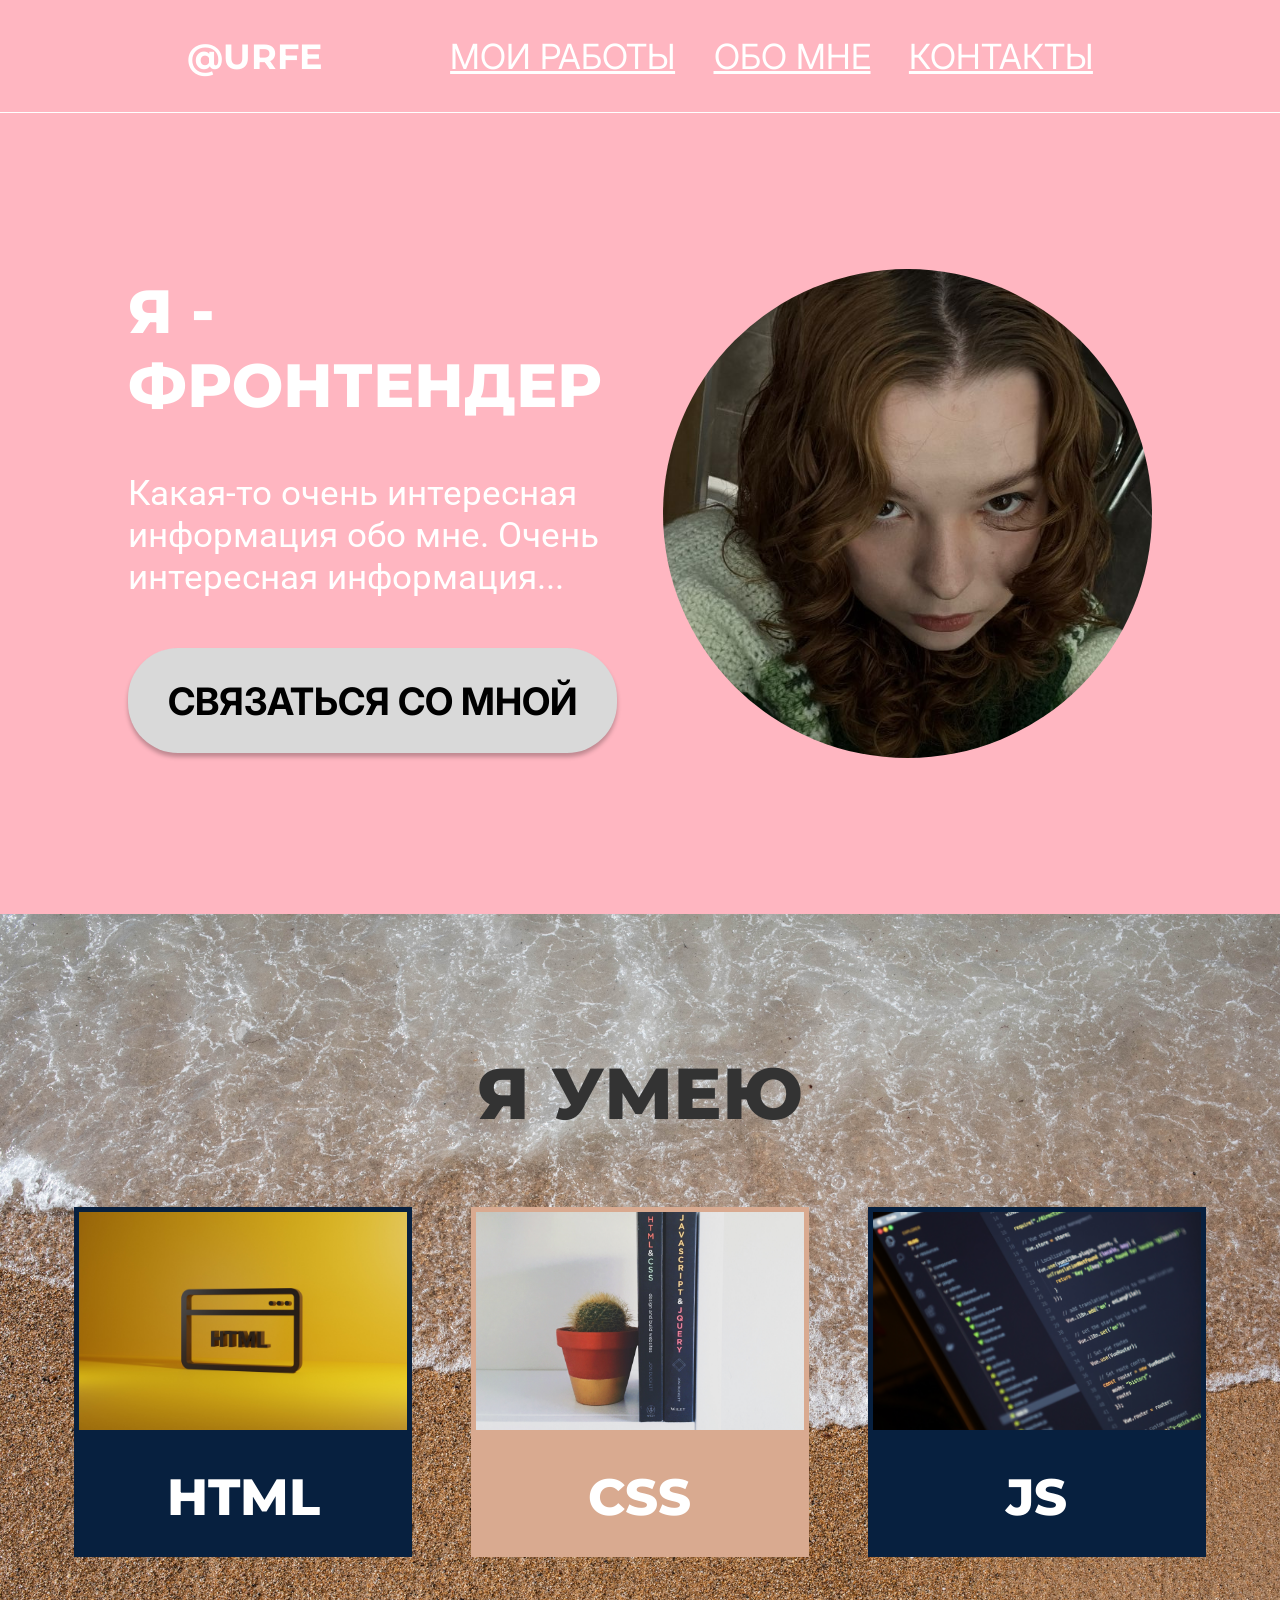
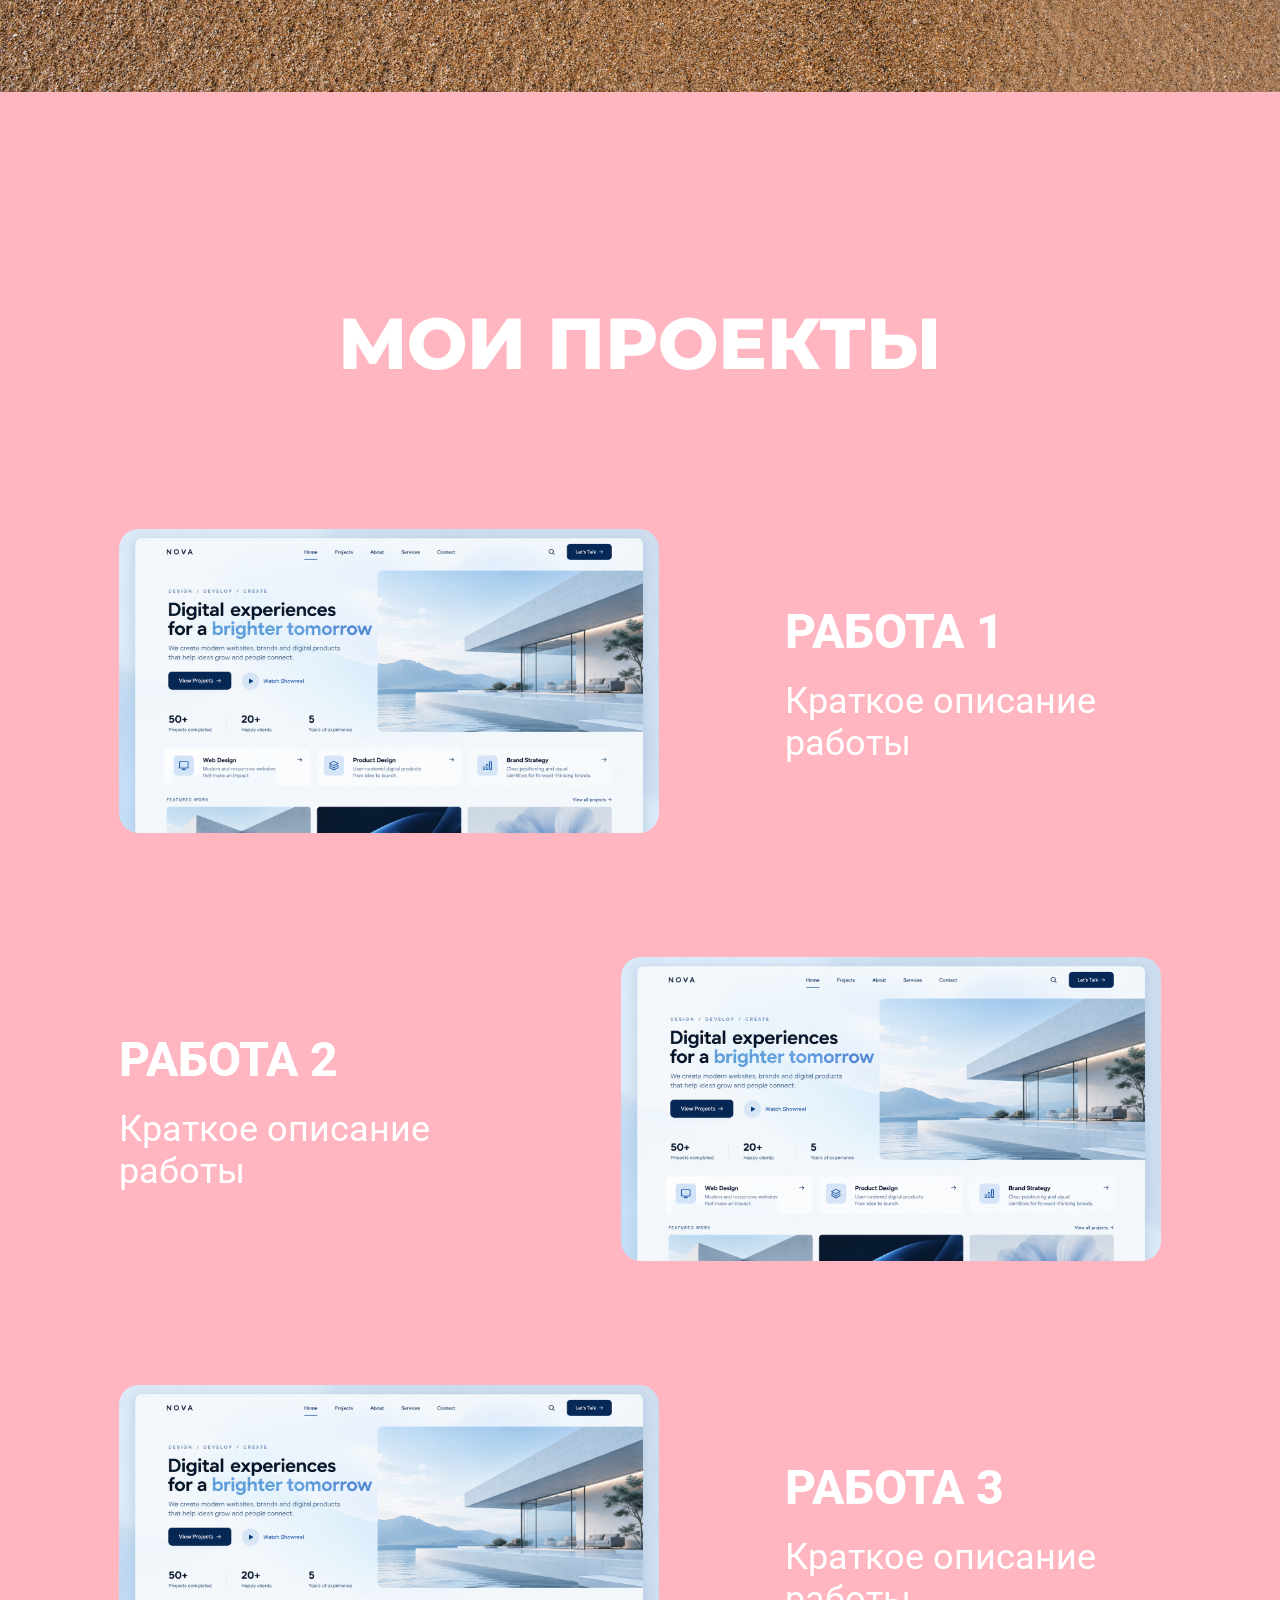
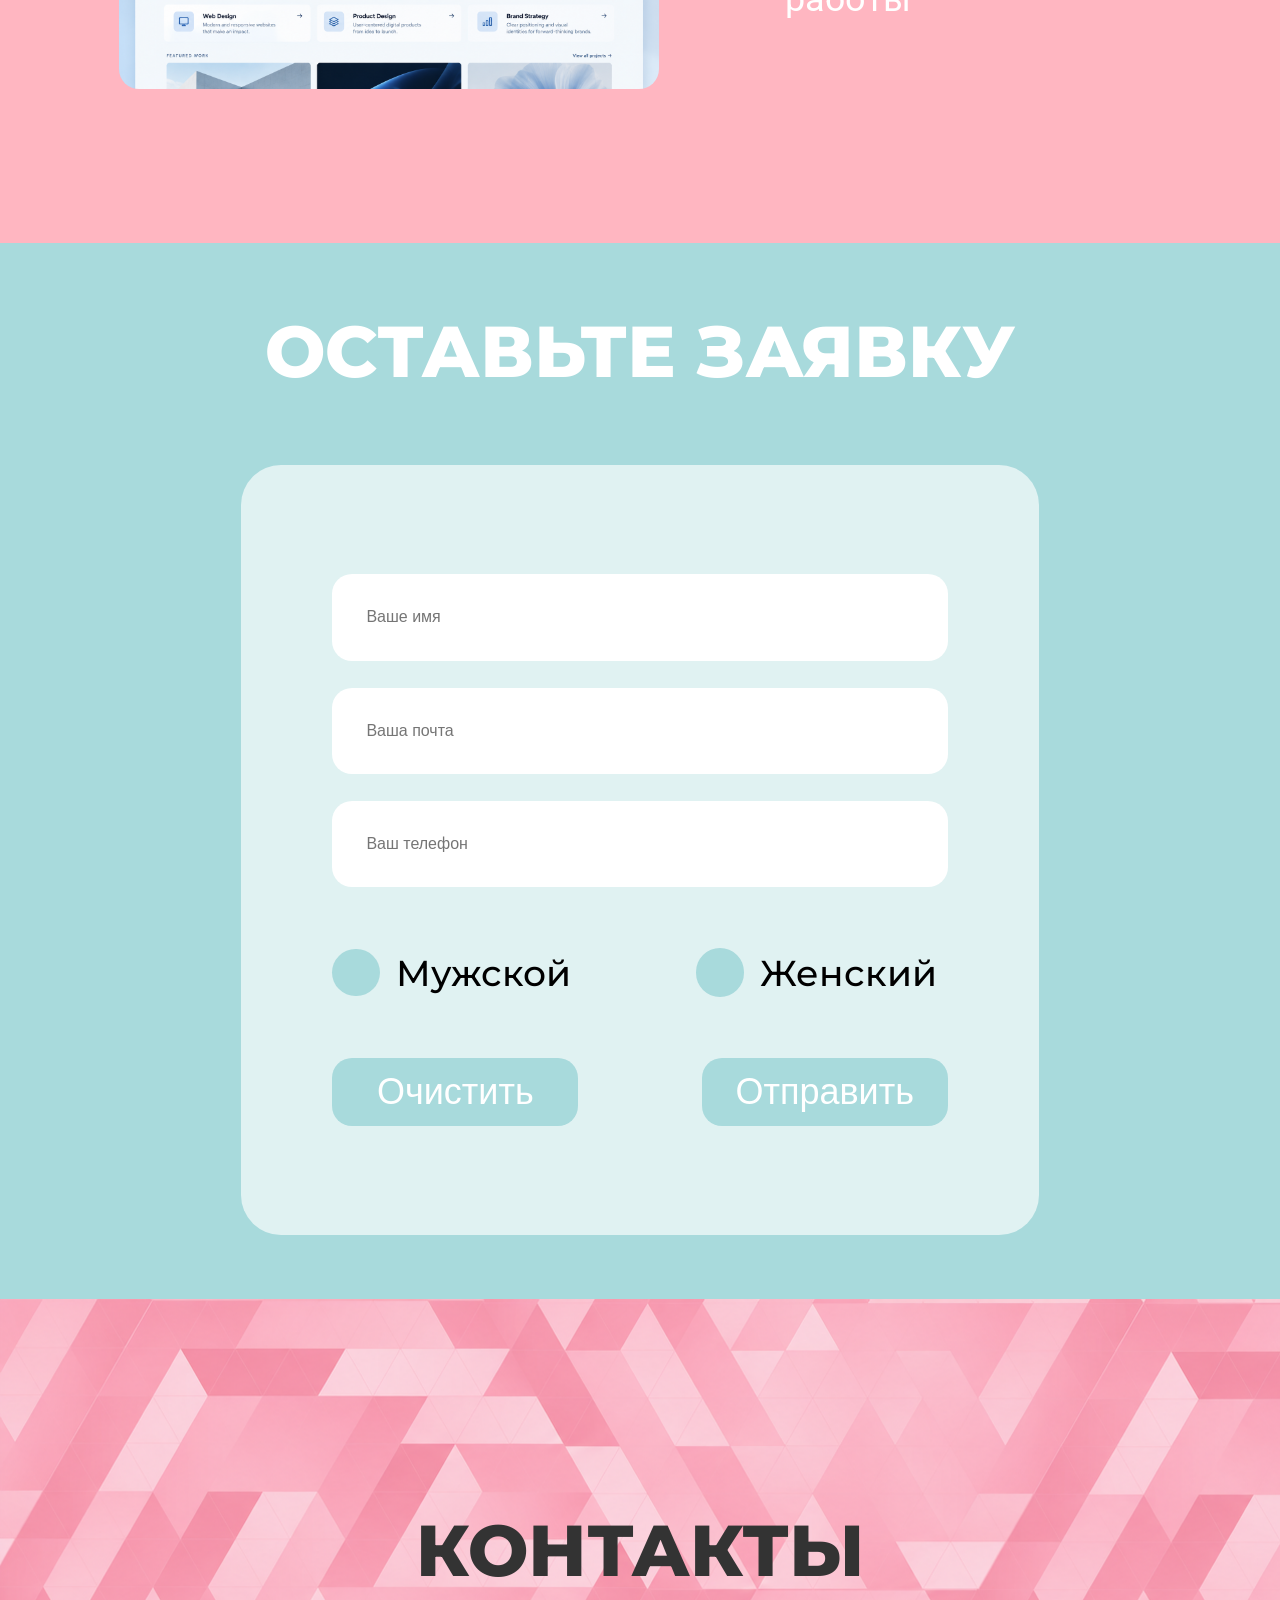
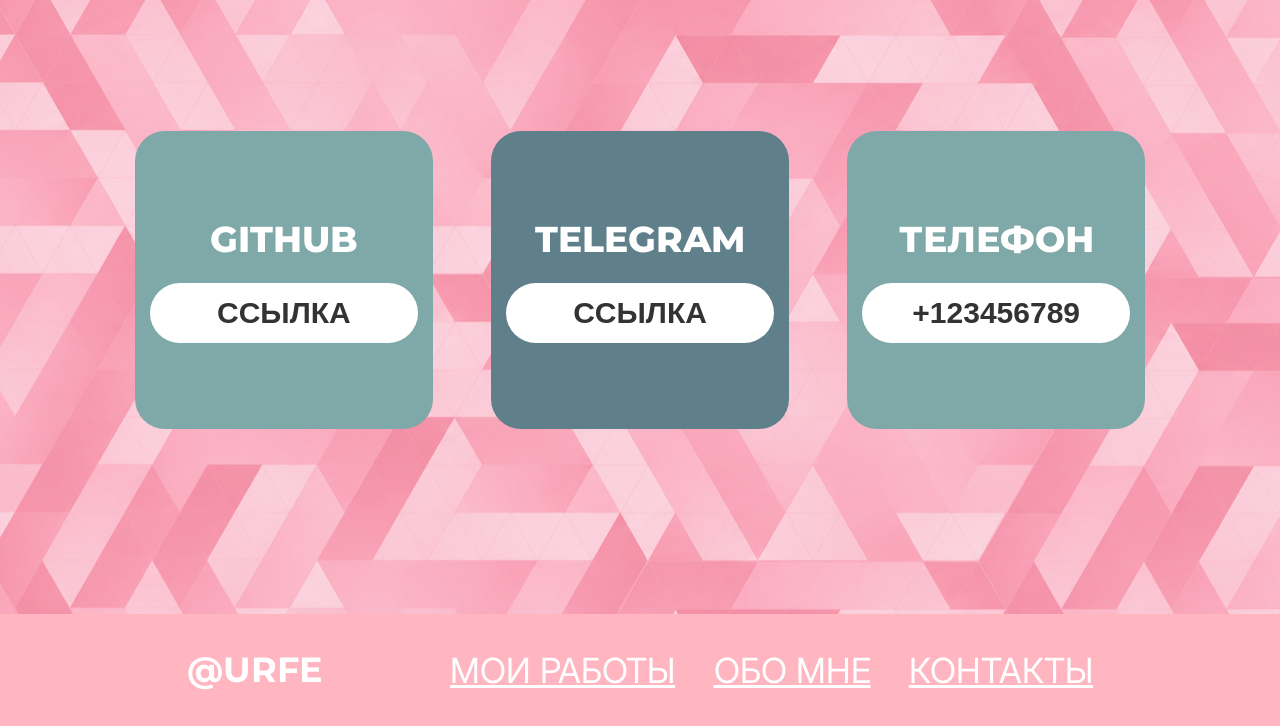
==== index.html @ 6b6d77ad "Add files via upload" ====
<!DOCTYPE html>
<html lang="en">
    <link rel="stylesheet" type="text/css" href="./main.css">
    
    <link rel="preconnect" href="https://fonts.googleapis.com">
    <link rel="preconnect" href="https://fonts.gstatic.com" crossorigin>
    <link href="https://fonts.googleapis.com/css2?family=Cinzel:wght@400..900&family=Inter:ital,opsz,wght@0,14..32,100..900;1,14..32,100..900&family=Montserrat:ital,wght@0,100..900;1,100..900&family=Roboto:ital,wght@0,100..900;1,100..900&family=Sora:wght@100..800&family=Source+Sans+3:ital,wght@0,200..900;1,200..900&family=Source+Serif+4:ital,opsz,wght@0,8..60,200..900;1,8..60,200..900&family=Vollkorn:ital,wght@0,400..900;1,400..900&display=swap" rel="stylesheet">
  
    <link rel="preconnect" href="https://fonts.googleapis.com">
    <link rel="preconnect" href="https://fonts.gstatic.com" crossorigin>
    <link href="https://fonts.googleapis.com/css2?family=Cinzel:wght@400..900&family=Inter:ital,opsz,wght@0,14..32,100..900;1,14..32,100..900&family=Montserrat:ital,wght@0,100..900;1,100..900&family=Roboto:ital,wght@0,100..900;1,100..900&family=Sora:wght@100..800&family=Source+Sans+3:ital,wght@0,200..900;1,200..900&family=Source+Serif+4:ital,opsz,wght@0,8..60,200..900;1,8..60,200..900&family=Vollkorn:ital,wght@0,400..900;1,400..900&display=swap" rel="stylesheet">

    <link rel="preconnect" href="https://fonts.googleapis.com">
    <link rel="preconnect" href="https://fonts.gstatic.com" crossorigin>
    <link href="https://fonts.googleapis.com/css2?family=Cinzel:wght@400..900&family=Inter:ital,opsz,wght@0,14..32,100..900;1,14..32,100..900&family=Montserrat:ital,wght@0,100..900;1,100..900&family=Sora:wght@100..800&family=Source+Sans+3:ital,wght@0,200..900;1,200..900&family=Source+Serif+4:ital,opsz,wght@0,8..60,200..900;1,8..60,200..900&family=Vollkorn:ital,wght@0,400..900;1,400..900&display=swap" rel="stylesheet">
<head>
    <meta charset="UTF-8">
    <meta http-equiv="X-UA-Compatible" content="IE=edge">
    <meta name="viewport" content="width=device-width, initial-scale=1.0">
    <title>Document</title>
</head>
<body>
    <div class="wrapper-body"></div>
        <header class="wrapper border-bottom">
            <div class="header">
                <div class="nickname">
                    <p class="username">@URFE</p>
                </div>
                <nav class="nav">
                    <a href="" class="links">МОИ РАБОТЫ</a>
                    <a href="" class="links">ОБО МНЕ</a>
                    <a href="" class="links">КОНТАКТЫ</a>
                </nav>
            </div>
        </header>

        <main class="wrapper">
            <div class="main">
                <div class="information">
                    <div class="title-container">
                        <h1 class="title">Я - ФРОНТЕНДЕР</h1>
                    </div>
                    <p class="someInfo">Какая-то очень интересная информация обо мне. Очень интересная информация...</p>
                    <button class="contact">СВЯЗАТЬСЯ СО МНОЙ</button>
                </div>
                
                <div class="img-container">
                    <img class="img" src="./photo_2026-08-16_20-21-43.jpg">
                </div>
            </div>
        </main>

        <section class="wrapper-i-can">
            <div class="i-can">
                <img class="background-img" src="./background.jpg">
                    <div class="content-i-can">
                        <span class="i-can-title">Я УМЕЮ</span>
                        <div class="imgs">
                            <div class="photo-container">
                                <img src="./html.jpg" alt="" class="img-i-can html">
                                <div class="block-html block">
                                    <p class="span-i-can">HTML</p>
                                </div>
                                
                            </div>
                            <div class="photo-container">
                                <img src="./css.jpg" alt="" class="img-i-can css">
                                <div class="block-css block">
                                    <p class="span-i-can">CSS</p>
                                </div>
                                
                            </div>
                            <div class="photo-container">
                                <img src="./js.jpg" alt="" class="img-i-can js">
                                <div class="block-js block">
                                    <p class="span-i-can">JS</p>
                                </div>
                                
                            </div>
                        </div>   
                    </div>
            </div>
        
        </section>

        <class class="wrapper">
            <section class="works">
                <p class="title-works">МОИ ПРОЕКТЫ</p>
                <div class="gallery-of-works">
                    <div class="work">
                        <div class="img-work-container">
                            <img src="./works.png" alt="" class="img-work">
                        </div>
                        <div class="info-about-work">
                            <p class="title-of-work">РАБОТА 1</p>
                            <p class="description-work">Краткое описание работы</p>
                        </div>
                    </div>

                    <div class="work">
                        <div class="img-work-container">
                            <img src="./works.png" alt="" class="img-work">
                        </div>
                    
                        <div class="info-about-work">
                            <p class="title-of-work">РАБОТА 2</p>
                            <p class="description-work">Краткое описание работы</p>
                        </div>
                    </div>

                    <div class="work">
                        <div class="img-work-container">
                            <img src="./works.png" alt="" class="img-work">
                        </div>
                        <div class="info-about-work">
                            <p class="title-of-work">РАБОТА 3</p>
                            <p class="description-work">Краткое описание работы</p>
                        </div>
                    </div>    
                </div>
                
            </section>
        </class>

        <section class="wrapper-request">
            <form class="request">
                <p class="title-request">ОСТАВЬТЕ ЗАЯВКУ</p>
                <div class="form-request">
                    <div class="request-data">
                        <input type="text" placeholder="Ваше имя" class="name input">
                        <input type="email" placeholder="Ваша почта" class="email input">
                        <input type="text" placeholder="Ваш телефон" class="number input">
                        <div class="gender">
                            <div class="man-container">
                                <input type="radio" id="man-dot" name="gender" value="man">
                                <label for="man-dot">Мужской</label>
                            </div>

                            <div class="woman-container">
                                <input type="radio" id="woman-dot" name="gender" value="woman">
                                <label for="woman-dot">Женский</label>
                            </div>
                        </div>
                    <div class="buttons-request">
                        <button class="clear button-request">Очистить</button>
                        <button class="send-request button-request">Отправить</button>
                    </div>
                </div>
            </form>

        </section>

        <section class="wrapper-my-links">
            <div class="my-links">
                <p class="title-my-links">КОНТАКТЫ</p>
                <div class="container-my-links">
                    <div class="block-my-links">
                        <p class="title-block-my-links">GITHUB</p>
                        <button class="button-link">ССЫЛКА</button>
                    </div>
                    <div class="block-my-links">
                        <p class="title-block-my-links">TELEGRAM</p>
                        <button class="button-link">ССЫЛКА</button>
                    </div>
                    <div class="block-my-links">
                        <p class="title-block-my-links">ТЕЛЕФОН</p>
                        <button class="button-link">+123456789</button>
                    </div>
                </div>
            </div>
        </section>
    </div>
    
    <footer class="wrapper border-bottom">
        <div class="footer">
            <div class="nickname">
                <p class="username">@URFE</p>
            </div>
            <nav class="nav">
                <a href="" class="links">МОИ РАБОТЫ</a>
                <a href="" class="links">ОБО МНЕ</a>
                <a href="" class="links">КОНТАКТЫ</a>
            </nav>
        </div>
    </footer>
</body>
</html>
---- main.css ----
*, *::before, *::after {
    box-sizing: border-box;
}

html {
  scroll-behavior: smooth;
}

body {
    font-family: "Montserrat", sans-serif;
    font-optical-sizing: auto;
    font-weight: 400;
    font-style: normal;

    height: fit-content;
    margin: 0;
    padding: 0;
    width: 100%;
}

.border-bottom {
    border-bottom: 1px solid white;
}

.header {
    box-sizing: border-box;
    
    height: fit-content;
    max-width: 1440px;

    display: flex;
    justify-content: space-around;
    align-items: center;
    gap: clamp(12px, 10vw, 135px);
    background-color: #FFB6C1;
}


.username {
    color: white;
    font-size: calc(24px + 12 * (100vw / 1440));
    font-weight: 700;
}

.nav {
    display: flex;
    justify-content: center;
    align-items: center;
    gap: clamp(12px, 3vw, 40px);

    flex-wrap: wrap;

    font-family: "Inter", sans-serif;;
    
    box-sizing: border-box;
}

.links {
    white-space: nowrap;

    color: white;
    font-size: calc(24px + 12 * (100vw / 1440));
}

.wrapper {
    background-color: #FFB6C1;
    width: 100%;

    display: flex;
    justify-content: center;
}

.main {
    max-width: 1440px;
    width: 100%;

    height: auto;
    min-height: 801px;
    display: flex;
    justify-content: center;
    align-items: center;
    gap: 46px;
    padding: 40px 20px;

    padding-left: clamp(40px, 10vw, 135px);
    padding-right: clamp(40px, 10vw, 135px);
}



.information {
    width: 100%;
    max-width: 605px;
    min-width: 0;
    margin: 0;
    display: flex;
    flex-direction: column;
    align-items: center;
    gap: 50px;
    color: white;

}

.title-container {
    display: flex;
    flex-wrap: nowrap;
}

.title {
    font-size: calc(40px + 24 * (100vw / 1440));
    font-weight: 800;
    margin: 0;

}

.someInfo {
    font-family: "Roboto", sans-serif;
    font-size: calc(30px + 6 * (100vw / 1440));
    font-weight: 400px;
    width: 100%;
    max-width: 605px;
    margin: 0;
}


.contact {
    background: #D9D9D9;
    border: none;
    box-shadow: 0px 4px 4px rgba(0, 0, 0, 0.25);
    border-radius: 50px;

    width: 100%;
    height: auto;
    padding: clamp(16px, 2.3vw, 33px) 20px;

    font-size: calc(20px + 20 * (100vw / 1440));
    font-family: "Inter", sans-serif;
    font-weight: 700;

    cursor: pointer;

    transition: 0.3s ease; 
}

.img-container {
    width: 100%;
    max-width: 516px;
    min-width: 300px;
}
.img {
    display: block;
    width: 100%;
    height: auto;
    border-radius: 50%;
}

.contact:hover {
    background: #BFBFBF;
    transition: 0.3s;
}

.i-can {
    max-height: 796px;
    height: 100%;
    width: 100%;
}

.content-i-can {
    width: 100%;
    height: 100%;

    padding-bottom: clamp(50px, 15vh, 150px) ;
    display: flex;
    flex-direction: column;
    align-items: center;
    gap: 70px;
    
}

.background-img {
    width: 100%;
    height: 100%;
    object-fit: cover;

    position: absolute;

    z-index: -2;
}

.i-can-title {
    font-family: "Montserrat", sans-serif;
    color: #333333;
    font-size: 72px;
    font-weight: 800;

    padding-top: 135px;
}

.imgs {
    display: flex;
    justify-content: center;
    gap: 58.5px;
    flex-wrap: wrap;

    width: 100%;
    max-width: 1167px;

}

.photo-container {
    width: clamp(100px, 29%, calc((100% - 117px) / 3));
    padding-top: calc((100% - 117px) / 3);
    
    position: relative;
    display: flex;
    flex-direction: column;
}

.img-i-can {
    height: 65%;
    width: 100%;

    object-fit: cover;
    position: absolute;
    top: 0;
    left: 0;
    
}

.js, .html {
    border: 5px solid #07203F;
}

.css {
    border: 5px solid #D9AA90;
}

.block {
    width: 100%;
    height: 35%;

    position: absolute;
    display: flex;
    justify-content: center;
    align-items: center;

    top: 65%;
}

.block-html {
    background-color: #07203F;
    border: 5px solid #07203F;
}

.block-css {
    background-color: #D9AA90;
    border: 5px solid #D9AA90;
}

.block-js {
   background-color: #07203F; 
   border: 5px solid #07203F;
}



.span-i-can {
    font-family: "Montserrat", sans-serif;
    font-size: calc(30px + 24 * (100vw / 1440));
    font-weight: 800;

    width: 100%;
    text-align: center;

    margin: 0;
    color: #FFFFFF;

}

.works {
    height: fit-content;
    max-width: 1440px;
    width: 100%;

    display: flex;
    flex-direction: column;
    justify-content: center;
    align-items: center;
    gap: 70px;

    background-color: #FFB6C1;
}   

.title-works {
    font-family: "Montserrat", sans-serif;
    font-size: 72px;
    font-weight: 800;

    color: #FFFFFF;

    padding-top: 135px;
}

.gallery-of-works {
    display: flex;
    flex-direction: column;
    justify-content: center;
    align-items: center;
    gap: 120px;

    width: 100%;
    max-width: 1118px;

    padding-bottom: 150px;

    padding-left: clamp(20px, 3vw, 165px);
    padding-right: clamp(20px, 3vw, 165px);

}

.work {
    display: flex;
    flex-direction: row;

    gap: 126px;

    width: 100%;

    height: 100%;
    max-height: 366px;

}

.work:nth-child(odd) {
    flex-direction: row;
}

.work:nth-child(even) {
    flex-direction: row-reverse;
}

.info-about-work {
    display: flex;
    flex-direction: column;
    justify-content: center;
    gap: 20px;

    font-family: "Roboto", sans-serif;

    color: #FFFFFF;

}

.title-of-work {
    font-size: 48px;
    font-weight: 800;
    margin: 0;
}

.description-work {
    font-size: 36px;
    font-weight: 400;
    margin: 0;
}

.img-work-container {
    width: 100%;
    max-width: 540px;
    height: 100%;
    max-height: 366px;
}

.img-work {
    object-fit: cover;
    width: 100%;
    height: 100%;

    border-radius: 20px;
}

.wrapper-request {
    display: flex;
    align-items: center;
    justify-content: center;

    background-color: #A8DADC;
    width: 100%;
}

.request {
    background-color: #A8DADC;

    max-width: 1140px;
    width: 100%;
    height: fit-content;

    display: flex;
    flex-direction: column;
    justify-content: center;
    align-items: center;
    gap: clamp(30px, 10vh, 70px);

    padding: 5% 0;
}

.title-request {
    font-weight: 800;
    font-size: 72px;
    color: #FFFFFF;

    margin: 0;
    text-align: center;

}

.form-request {
    background-color:rgba(255, 255, 255, 0.65);
    padding: 0 5% 0 5%;
    width: 70%;
    height: 770px;

    border-radius: 40px;
    display: flex;
    flex-direction: column;
    justify-content: center;
    align-items: center;

    gap: clamp(20px, 5vh, 60px);

    font-weight: 500;

}

.request-data {
    display: flex;
    flex-direction: column;
    align-items: center;
    justify-content: center;

    gap: clamp(10px, 3vh, 30px);
    width: 100%;
    height: 50%;
}

.input {
    border: none;
    background-color: #FFFFFF;
    color: #333333;

    width: 90%;
    height: 30%;
    padding: 5%;
    border-radius: 20px;

    font-size: 16px;
    color: #333333;
}

.gender {
   display: flex;
   align-items: center;
   gap: 28%; 
   width: 90%;
   height: fit-content;
   padding-top: 5%;
}

input[type="radio"] {
    appearance: none;
    aspect-ratio: 1 / 1;
    width: 25%;
    margin: 0;
    flex-shrink: 0;
    border-radius: 50%;
    background-color: #A8DADC;
    cursor: pointer;
}

input[type="radio"]:checked {
    background-color: #777;
    border: 4px solid #A8DADC;
}

input[type="radio"]:focus-visible {
    outline: 2px solid #777;
    outline-offset: 3px;
}

.man-container,
.woman-container {
    display: flex;
    align-items: center;
    gap: 16px;
}

.gender label {
    font-size: 36px;
    cursor: pointer;
    
}

.buttons-request {
    padding-top: 5%;
    display: flex;
    justify-content: space-between;
    width: 90%;
    height: fit-content;
}

.button-request {
    border: none;
    height: 68px;
    width: 40%;

    font-size: 36px;
    border-radius: 20px;

    background-color: #A8DADC;
    transition: 0.2s;
    color: #FFFFFF;
}

.button-request:hover {
    background-color: #679ea0;
    cursor: pointer;
}

.my-links {
    background-image: url(mylinksimg.png);
    
    display: flex;
    flex-direction: column;
    align-items: center;
}

.title-my-links {
    font-size: 72px;
    font-weight: 800;

    color: #333333;
    padding: 135px 0 65px 0;
}

.container-my-links {
    display: flex;
    justify-content: space-around;
    margin: 0;
    padding: 0 135px 185px 135px;
    gap: 58.5px;
    width: 100%;
}

.block-my-links {
    width: 100%;
    aspect-ratio: 1 / 1;
    color: #FFFFFF;

    display: flex;
    flex-direction: column;
    align-items: center;
    justify-content: center;
    gap: 22px;
    
    border-radius: 30px;

}

.one-colored-container {
    background-color: #679ea0;
}

.block-my-links:nth-child(odd) {
    background-color: #7FA9A8;
}

.block-my-links:nth-child(even) {
    background-color: #5F7F8A;
}

.title-block-my-links {
    font-size: 36px;
    font-weight: 800;

    margin: 0;
    padding: 0;
}

.button-link {
    border: none;
    background-color: #FFFFFF;
    color: #333333;
    width: 90%;
    height: 20%;

    font-size: 30px;
    font-weight: 800;
    margin: 0;
    padding: 0;

    border-radius: 30px;
}

.footer {
    box-sizing: border-box;
    
    height: fit-content;
    max-width: 1440px;

    display: flex;
    justify-content: space-around;
    align-items: center;
    gap: clamp(12px, 10vw, 135px);
    background-color: #FFB6C1;
}

header {
    position: sticky;
    z-index: 1000;
    top: 0;
}

.wrapper-body {
    display: flex;
    position: relative; 
}
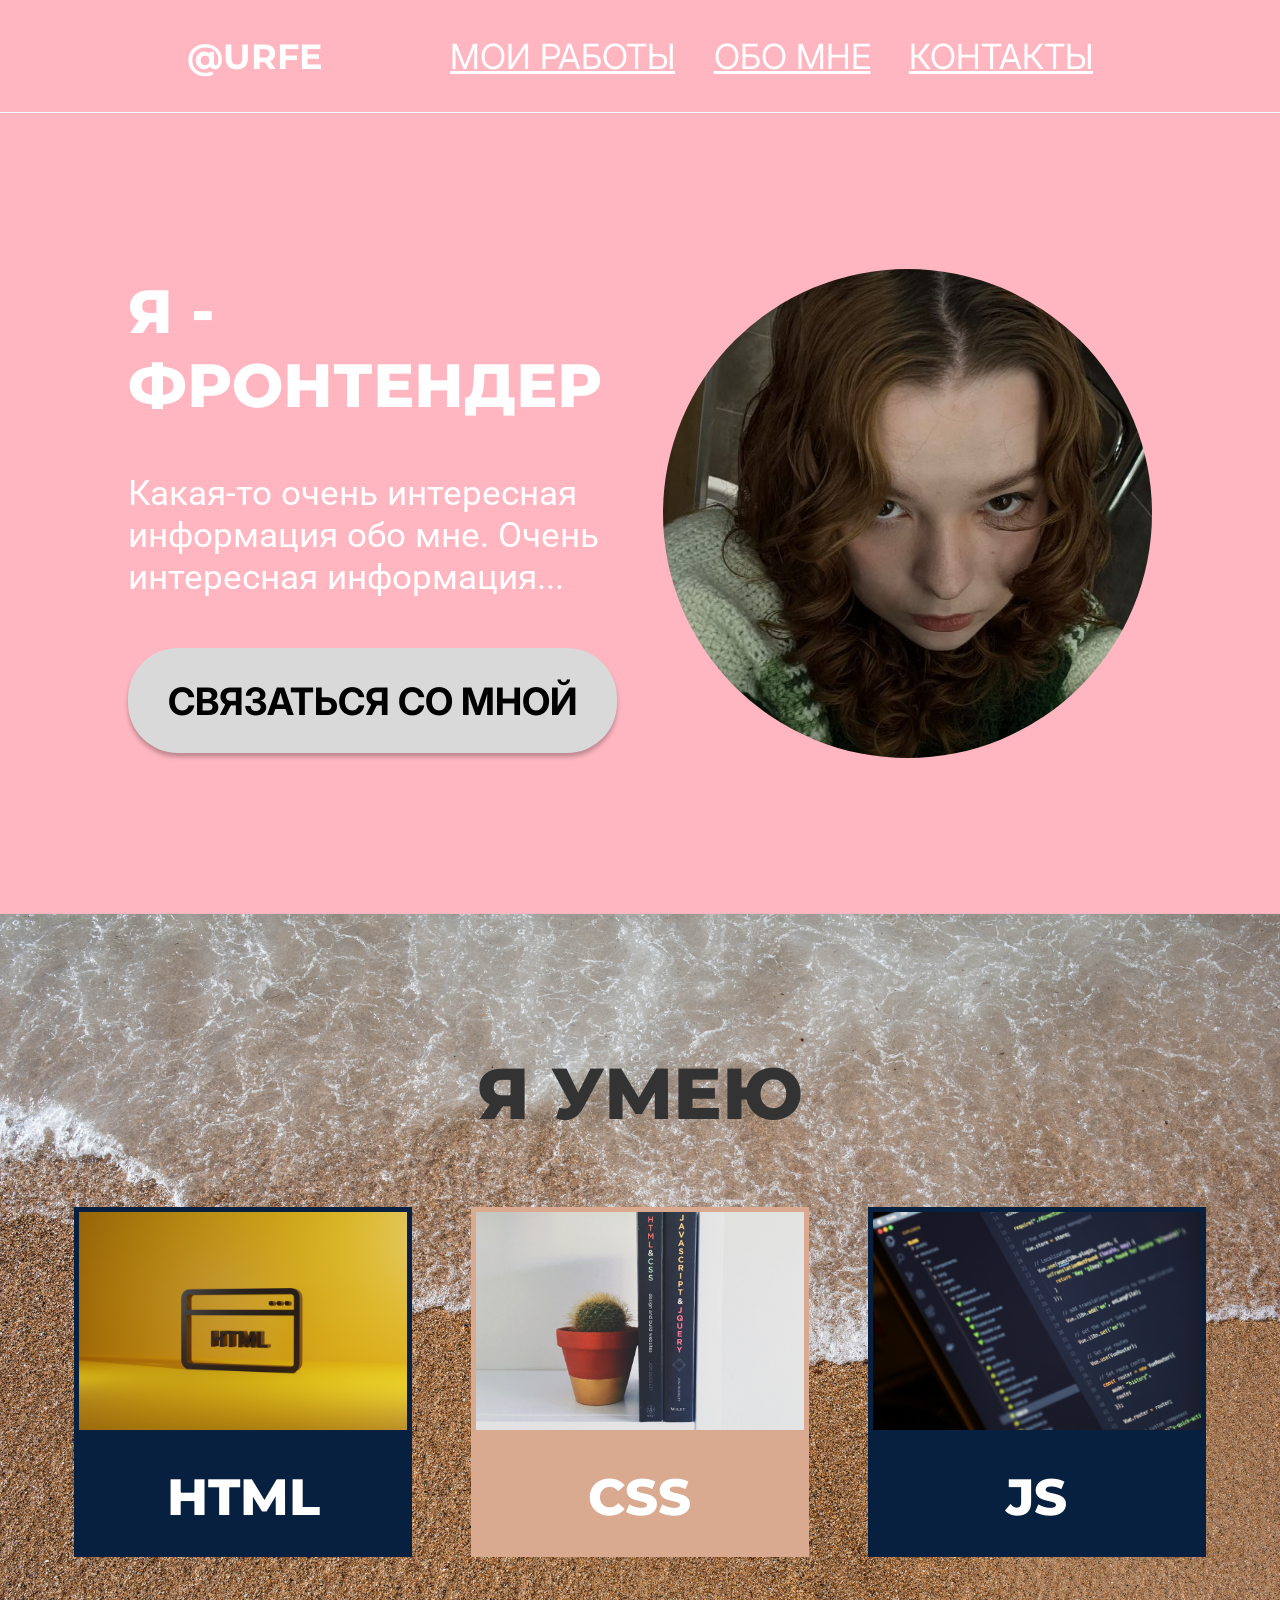
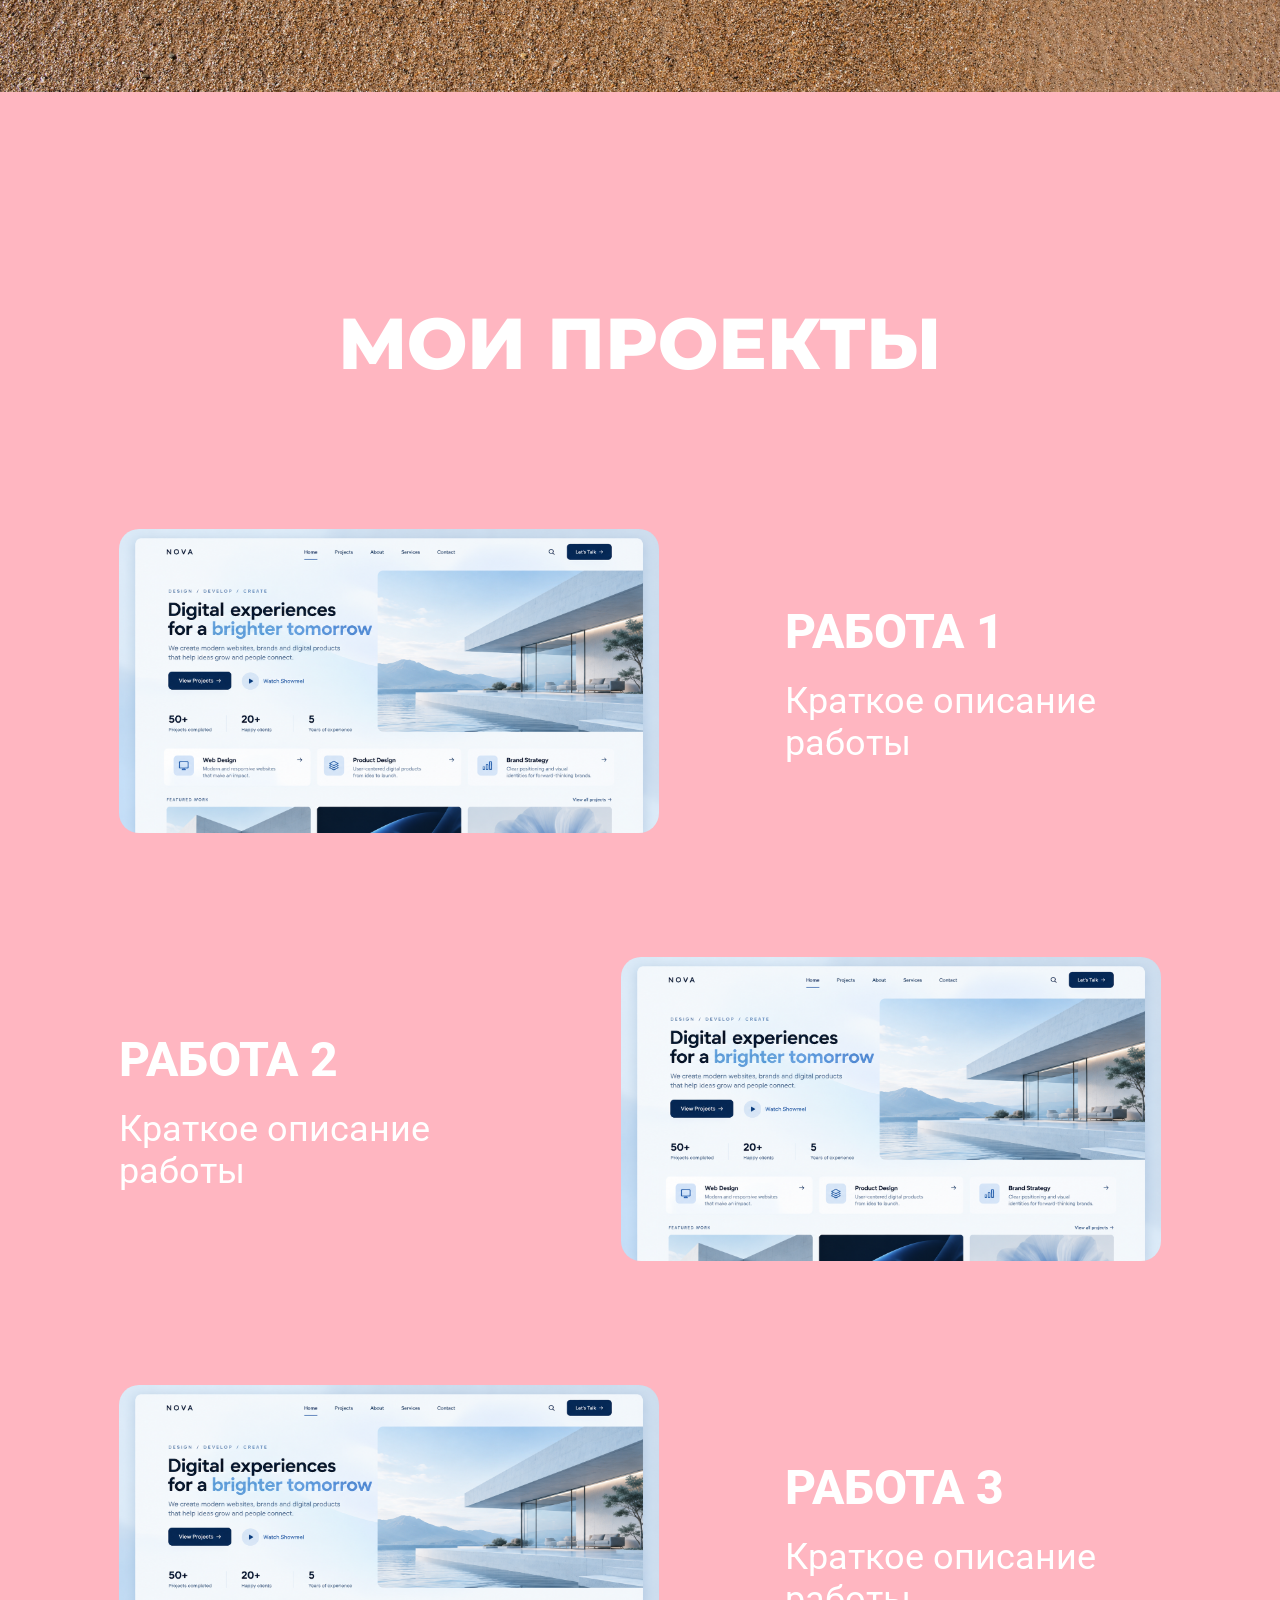
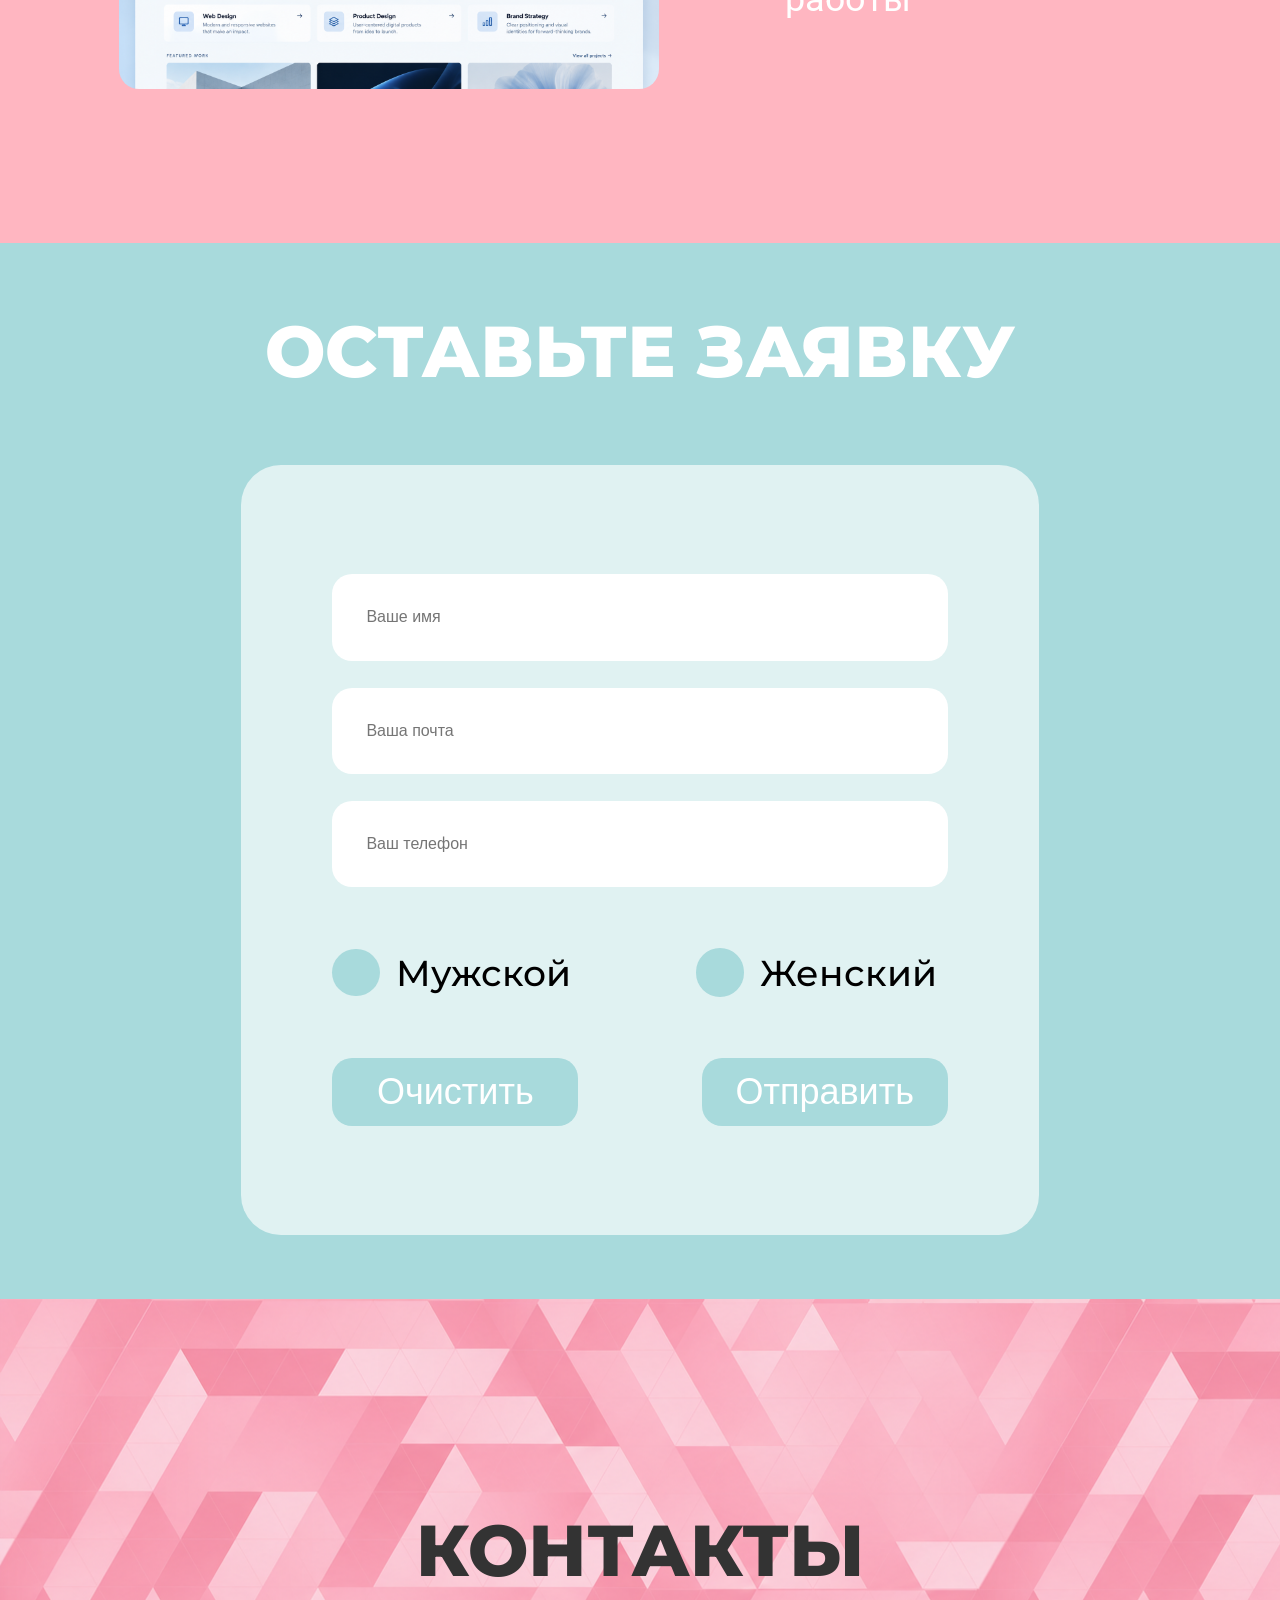
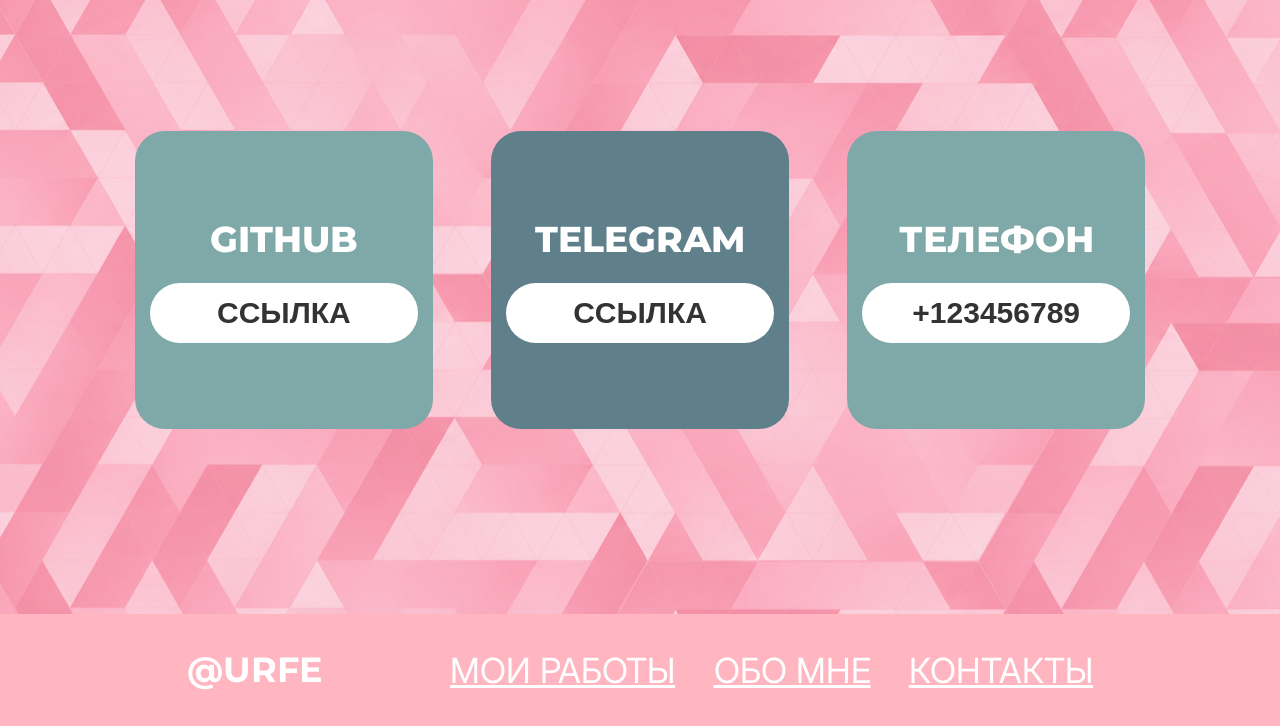
==== commit 8411c2d8: "добавлена мобильная версия" ====
--- a/index.html
+++ b/index.html
@@ -26,6 +26,14 @@
                 <div class="nickname">
                     <p class="username">@URFE</p>
                 </div>
+
+                    <input type="checkbox" id="burger-toggle" class="burger-toggle">
+                    <label for="burger-toggle" class="burger-btn">
+                        <span></span>
+                    </label>
+                
+
+
                 <nav class="nav">
                     <a href="" class="links">МОИ РАБОТЫ</a>
                     <a href="" class="links">ОБО МНЕ</a>
--- a/main.css
+++ b/main.css
@@ -42,6 +42,11 @@
     font-weight: 700;
 }
 
+.burger-toggle, 
+.burger-btn {
+    display: none;
+}
+
 .nav {
     display: flex;
     justify-content: center;
@@ -160,6 +165,7 @@
 }
 
 .i-can {
+    position: relative;
     max-height: 796px;
     height: 100%;
     width: 100%;
@@ -167,7 +173,7 @@
 
 .content-i-can {
     width: 100%;
-    height: 100%;
+    height: fit-content;
 
     padding-bottom: clamp(50px, 15vh, 150px) ;
     display: flex;
@@ -277,7 +283,7 @@
 
 }
 
-.works {
+    .works {
     height: fit-content;
     max-width: 1440px;
     width: 100%;
@@ -622,4 +628,666 @@
 .wrapper-body {
     display: flex;
     position: relative; 
-}+}
+
+@media (max-width: 798px) {
+
+
+    .wrapper-border-bottom {
+        max-width: 798px;
+        width: 100vw;
+    }
+
+    .header {
+        width: 100%;
+        justify-content: space-between;
+        padding: 0 20px;
+    }
+
+
+    .username {
+        color: white;
+        font-size: 24px;
+        font-weight: 700;
+    }
+
+    .nav {
+        position: fixed;
+        top: -100vh;
+        left: 0;
+        right: 0;
+
+        width: 100%;
+
+        display: flex;
+        flex-direction: column;
+        align-items: center;
+        justify-content: center;
+        gap: 25px;
+
+        padding: 30px 20px;
+        background-color: #FFB6C1;
+
+        z-index: -1;
+        transition: top 0.5s ease;
+       
+        border-bottom: 1px solid #FFFFFF;
+    }
+
+    .burger-toggle {
+        display: none;
+    }
+
+    .burger-btn {
+        position: relative;
+        display: block;
+        width: 30px;
+        height: 25px;
+        overflow: hidden;
+        cursor: pointer;
+
+        z-index: 10;
+       
+    }
+
+    .burger-btn::after, .burger-btn::before {
+        position: absolute;
+        width: 100%;
+        height: 3px;
+        background-color: #FFFFFF;
+
+        transition: .3s;
+    }
+
+    .burger-btn span {
+        position: absolute;
+        width: 100%;
+        height: 3.5px;
+        background-color: #FFFFFF;
+
+        transition: .3s;
+    }
+
+    .burger-btn::before {
+        content: '';
+        top: 0;
+     }
+
+    .burger-btn::after {
+        content: '';
+        bottom: 0;
+    }
+
+    .burger-btn span {
+        top: 11px;
+    }
+    
+    .burger-toggle:checked ~ .burger-btn::after {
+        transform: rotate(45deg);
+        bottom: 10px;
+    }
+
+     .burger-toggle:checked ~ .burger-btn::before {
+        transform: rotate(-45deg);
+        top: 12px;
+    }
+
+     .burger-toggle:checked ~ .burger-btn span {
+        transform: rotate(-45deg);
+        top: 12px;
+    }
+
+    .header:has(.burger-toggle:checked) .nav {
+        top: 70px;
+    }   
+
+    .links {
+        width: 100%;
+        max-width: 798px;
+        font-size: 24px;
+
+    }
+
+    .wrapper {
+        background-color: #FFB6C1;
+        width: 100%;
+
+        display: flex;
+        justify-content: center;
+    }
+
+    .main {
+        max-width: 798px;
+        width: 100%;
+
+        height: auto;
+        min-height: 0;
+        display: flex;
+        justify-content: center;
+        align-items: center;
+        flex-direction: column-reverse;
+        gap: 20px;
+        padding: 24px;
+    }
+
+
+
+    .information {
+        width: 100%;
+        max-width: 605px;
+        min-width: 0;
+        margin: 0;
+        display: flex;
+        flex-direction: column;
+        align-items: center;
+        justify-content: center;
+        gap: 0;
+        color: white;
+        padding: 0;
+    }
+
+    .title-container {
+        display: flex;
+        flex-wrap: nowrap;
+    }
+
+    .title {
+        font-size: 36px;
+        font-weight: 800;
+        margin: 0;
+        padding: 0;
+
+    }
+
+    .someInfo {
+        font-family: "Roboto", sans-serif;
+        font-size: 24px;
+        font-weight: 400px;
+        width: 100%;
+        margin: 0;
+        padding-top: 20px;
+    }
+
+
+    .contact {
+        background: #D9D9D9;
+        border: none;
+        box-shadow: 0px 4px 4px rgba(0, 0, 0, 0.25);
+        border-radius: 50px;
+
+        width: 100%;
+        height: auto;
+        padding: clamp(16px, 2.3vw, 33px) 20px;
+        margin: 70px 0;
+
+        font-size: calc(20px + 20 * (100vw / 1440));
+        font-family: "Inter", sans-serif;
+        font-weight: 700;
+
+        cursor: pointer;
+
+        transition: 0.3s ease; 
+    }
+
+    .img-container {
+        min-width: 230px;
+    }
+
+    .i-can {
+        max-height: none;
+        height: fit-content;
+        width: 100%;
+        max-width: 798px;
+    }
+
+    .content-i-can {
+        width: 100%;
+        height: fit-content;
+
+        padding: 50px 0;
+        gap: 0px;
+    }
+
+    .background-img {
+        width: 100%;
+        height: 100%;
+        object-fit: cover;
+
+        position: absolute;
+
+        z-index: -2;
+    }
+
+    .i-can-title {
+        display: none;
+    }
+
+    .imgs {
+        flex-direction: column;
+        align-items: center;
+
+        gap: 20px;
+        flex-wrap: wrap;
+
+        width: 100%;
+        max-width: none;
+
+    }
+
+    .photo-container {
+        width: 90%;
+        aspect-ratio: 1 / 1; 
+        
+        position: relative;
+        display: flex;
+        flex-direction: column;
+    }
+
+    .img-i-can {
+        height: 65%;
+        width: 100%;
+
+        object-fit: cover;
+        position: absolute;
+        top: 0;
+        left: 0;
+        
+    }
+
+    .js, .html {
+        border: 5px solid #07203F;
+    }
+
+    .css {
+        border: 5px solid #D9AA90;
+    }
+
+    .block {
+        width: 100%;
+        height: 35%;
+
+        position: absolute;
+        display: flex;
+        justify-content: center;
+        align-items: center;
+
+        top: 65%;
+    }
+
+    .block-html {
+        background-color: #07203F;
+        border: 5px solid #07203F;
+    }
+
+    .block-css {
+        background-color: #D9AA90;
+        border: 5px solid #D9AA90;
+    }
+
+    .block-js {
+    background-color: #07203F; 
+    border: 5px solid #07203F;
+    }
+
+
+
+    .span-i-can {
+        font-family: "Montserrat", sans-serif;
+        font-size: 64px;
+        font-weight: 800;
+
+        width: 100%;
+        text-align: center;
+
+        margin: 0;
+        color: #FFFFFF;
+
+    }
+
+    .works {
+        max-width: 798px;
+        width: 100%;
+        gap: 40px;
+    }   
+
+    .title-works {
+        font-size: 32px;
+        padding-top: 50px;
+        margin: 0;
+    }
+
+    .gallery-of-works {
+        gap: 100px;
+
+        width: 100%;
+
+        padding-bottom: 115px;
+        padding: 0;
+        margin: 0;
+    }
+
+    .work {
+        display: flex;
+        flex-direction: column;
+        
+        width: 100%;
+
+        gap: 15px;
+
+        height: 100%;
+        max-height: 469px;
+
+        margin: 0;
+        padding: 0;
+
+    }
+    .work:nth-child(even) .info-about-work {
+        display: flex;
+        flex-direction: column;
+        align-items: flex-end;
+    }
+
+     .work:nth-child(odd) .info-about-work {
+        display: flex;
+        flex-direction: column;
+    }
+
+    .work:nth-child(odd) {
+        flex-direction: column-reverse;
+    }
+
+    .work:nth-child(even) {
+        flex-direction: column-reverse;
+    }
+
+
+    .info-about-work {
+        gap: 10px;
+        padding: 0 20px;
+    }
+
+    .title-of-work {
+        font-size: 24px;
+    }
+
+    .description-work {
+        font-size: 20px;
+    }
+
+    .img-work-container {
+        width: 100%;
+        max-width: 798px;
+        height: 100%;
+        max-height: 390px;
+        padding: 0;
+        margin: 0;
+    }
+
+    .img-work {
+        display: block;
+        border-radius: 0;
+        height: 100%;
+        max-height: 390px;
+    }
+
+    .wrapper-request {
+        display: flex;
+        align-items: center;
+        justify-content: center;
+
+        background-color: #A8DADC;
+        width: 100%;
+    }
+
+    .request {
+        background-color: #A8DADC;
+
+        max-width: 798px;
+        width: 100%;
+        height: fit-content;
+
+        display: flex;
+        flex-direction: column;
+        justify-content: center;
+        align-items: center;
+        gap: 40px;
+
+        padding: 0 0 115px 0;
+    }
+
+    .title-request {
+        font-weight: 800;
+        font-size: 32px;
+        color: #FFFFFF;
+
+        padding-top: 50px;
+        width: 235px;
+        margin: 0;
+        text-align: center;
+
+    }
+
+    .form-request {
+        background-color:rgba(255, 255, 255, 0.65);
+        padding: 67px 5% 30px 5%;
+        width: 70%;
+        height: fit-content;
+
+        border-radius: 40px;
+        display: flex;
+        flex-direction: column;
+        justify-content: center;
+        align-items: center;
+
+        gap: 27px;
+
+        font-weight: 500;
+
+    }
+
+    .request-data {
+        display: flex;
+        flex-direction: column;
+        align-items: center;
+        justify-content: center;
+
+        gap: 47px;
+        width: 100%;
+        height: 50%;
+        padding: 0;
+    }
+
+    .input {
+        border: none;
+        background-color: #FFFFFF;
+        color: #333333;
+
+        width: 90%;
+        height: 30%;
+        padding: 5%;
+        border-radius: 20px;
+
+        font-size: 16px;
+        color: #333333;
+    }
+
+    .gender {
+        display: flex;
+        align-items: space-around;
+        flex-direction: column;
+        gap: 28px; 
+        width: 90%;
+        height: fit-content;
+        padding-top: 0;
+    }
+    
+
+    input[type="radio"] {
+        appearance: none;
+        aspect-ratio: 1 / 1;
+        width: 25%;
+        margin: 0;
+        flex-shrink: 0;
+        border-radius: 50%;
+        background-color: #A8DADC;
+        cursor: pointer;
+    }
+
+    input[type="radio"]:checked {
+        background-color: #777;
+        border: 4px solid #A8DADC;
+    }
+
+    input[type="radio"]:focus-visible {
+        outline: 2px solid #777;
+        outline-offset: 3px;
+    }
+
+    .man-container,
+    .woman-container {
+        display: flex;
+        align-items: space-around;
+        gap: 18px;
+
+        padding: 0 30px;
+
+        width: 100%;
+    }
+
+    .gender label {
+        font-size: 20px;
+        cursor: pointer;
+        
+    }
+
+    .buttons-request {
+        display: flex;
+        justify-content: space-between;
+        width: 90%;
+        height: 121px;
+        flex-direction: column;
+    }
+
+    .button-request {
+        border: none;
+        height: 44px;
+        width: 100%;
+
+        font-size: 20px;
+        border-radius: 20px;
+
+        background-color: #A8DADC;
+        transition: 0.2s;
+        color: #FFFFFF;
+    }
+
+    .button-request:hover {
+        background-color: #679ea0;
+        cursor: pointer;
+    }
+
+    .my-links {
+        background-image: url(mylinksimg.png);
+        
+        display: flex;
+        flex-direction: column;
+        align-items: center;
+    }
+
+    .title-my-links {
+        font-size: 50px;
+        font-weight: 800;
+
+        color: #333333;
+        padding: 60px 0 30px 0;
+    }
+
+    .container-my-links {
+        display: flex;
+        flex-direction: column;
+        justify-content: center;
+        align-items: center;
+        margin: 0;
+        padding: 0 0 80px 0;
+        gap: 20px;
+        width: 100%;
+    }
+
+    .block-my-links {
+        width: 90%;
+        aspect-ratio: 1 / 1;
+        color: #FFFFFF;
+
+        display: flex;
+        flex-direction: column;
+        align-items: center;
+        justify-content: center;
+        gap: 22px;
+        
+        border-radius: 30px;
+
+    }
+
+    .one-colored-container {
+        background-color: #679ea0;
+    }
+
+    .block-my-links:nth-child(odd) {
+        background-color: #7FA9A8;
+    }
+
+    .block-my-links:nth-child(even) {
+        background-color: #5F7F8A;
+    }
+
+    .title-block-my-links {
+        font-size: 50px;
+        font-weight: 800;
+
+        margin: 0;
+        padding: 0;
+    }
+
+    .button-link {
+        border: none;
+        background-color: #FFFFFF;
+        color: #333333;
+        width: 90%;
+        height: 20%;
+
+        font-size: 35px;
+        font-weight: 800;
+        margin: 0;
+        padding: 0;
+
+        border-radius: 30px;
+    }
+
+    .footer {
+        box-sizing: border-box;
+        
+        height: fit-content;
+        max-width: 798px;
+
+        display: flex;
+        justify-content: space-around;
+        align-items: center;
+        gap: 61px;
+        background-color: #FFB6C1;
+    }
+
+    header {
+        position: sticky;
+        z-index: 1000;
+        top: 0;
+    }
+
+    .wrapper-body {
+        display: flex;
+        position: relative; 
+    }
+}
+
+
+
+
